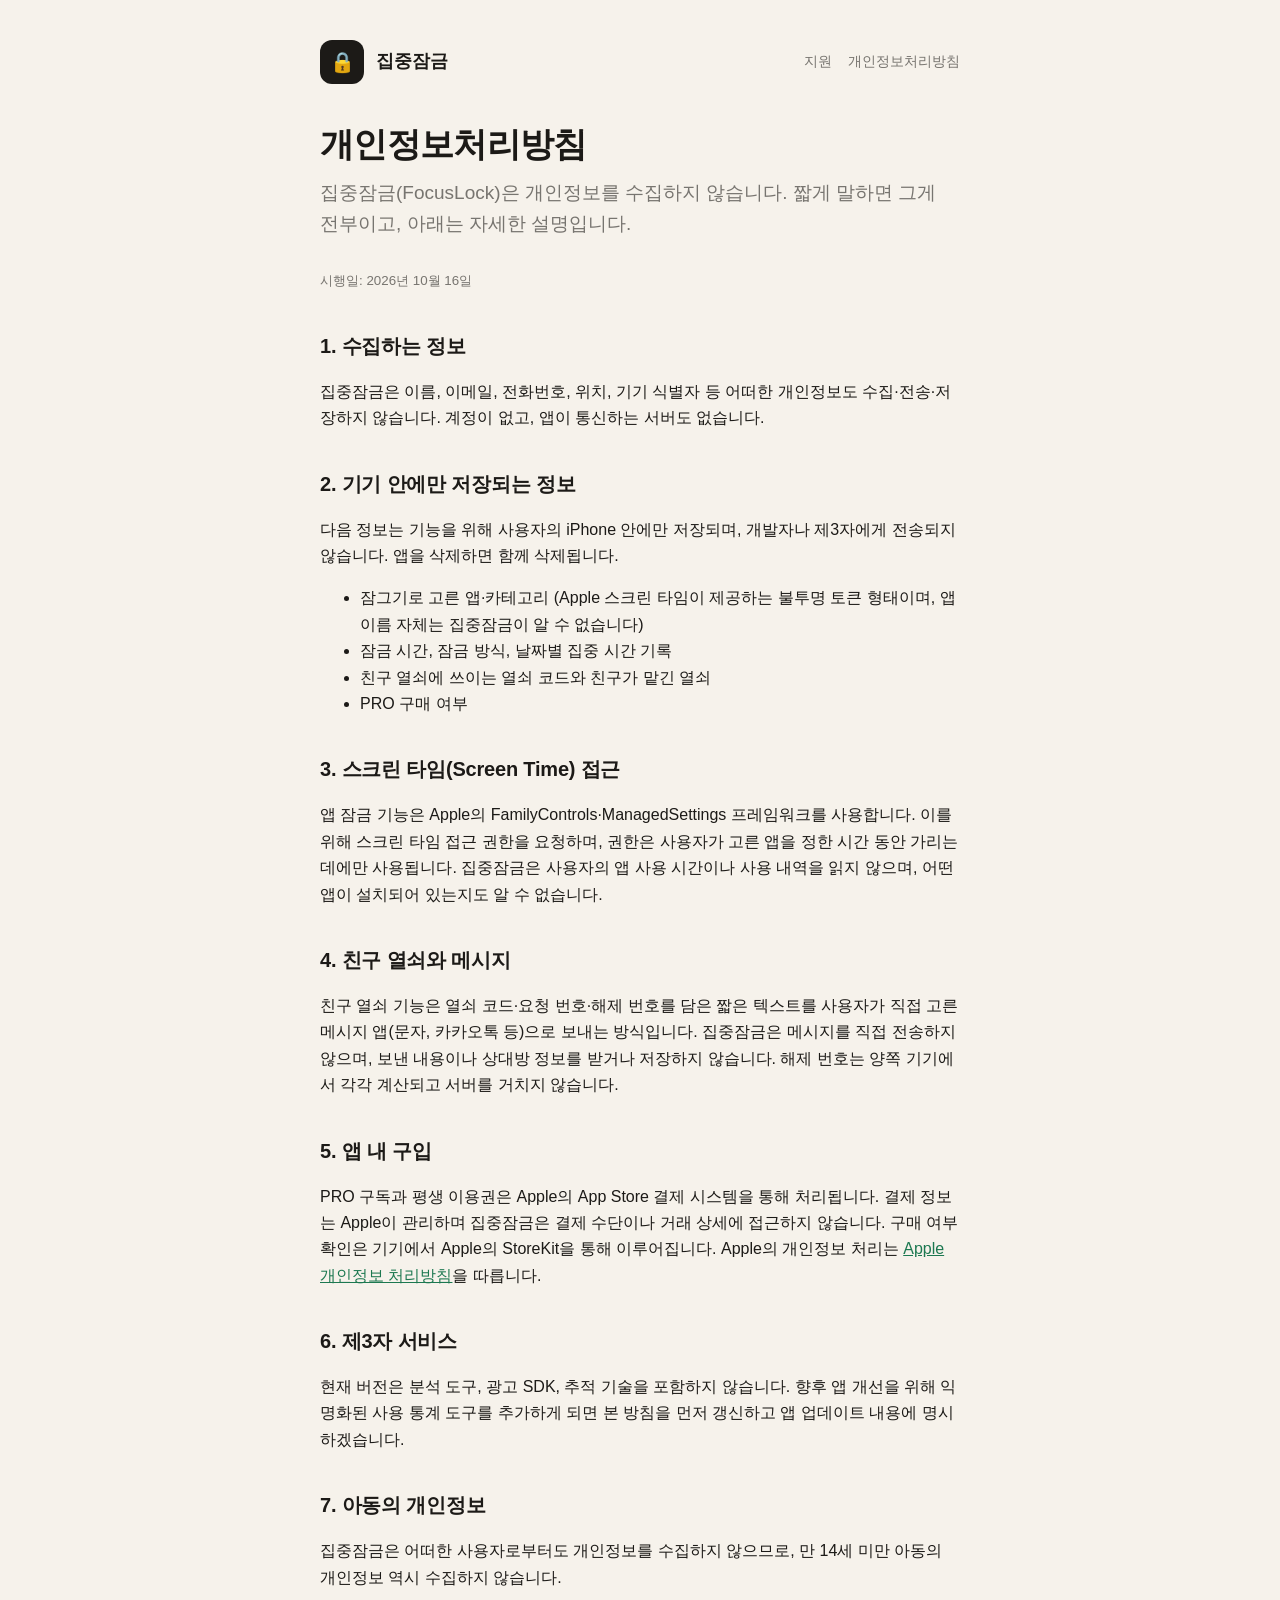
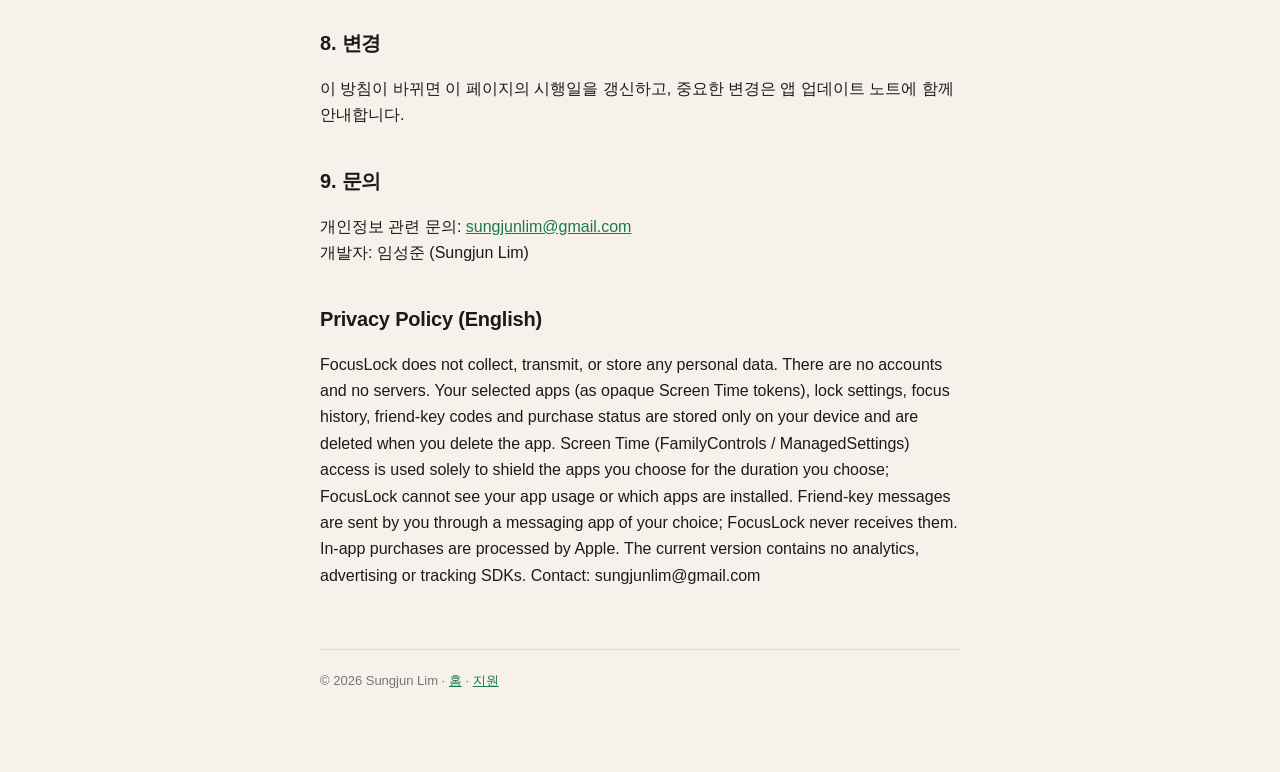
==== privacy.html @ cbc85522 "Add files via upload" ====
<!doctype html><html lang="ko"><head><meta charset="utf-8"><meta name="viewport" content="width=device-width,initial-scale=1">
<title>집중잠금 개인정보처리방침</title><link rel="stylesheet" href="style.css"></head><body><div class="wrap">
<header><div class="mark">🔒</div><a href="./">집중잠금</a><nav><a href="support.html">지원</a><a href="privacy.html">개인정보처리방침</a></nav></header>
<h1>개인정보처리방침</h1>
<p class="lead">집중잠금(FocusLock)은 개인정보를 수집하지 않습니다. 짧게 말하면 그게 전부이고, 아래는 자세한 설명입니다.</p>
<small>시행일: 2026년 10월 16일</small>

<h2>1. 수집하는 정보</h2>
<p>집중잠금은 이름, 이메일, 전화번호, 위치, 기기 식별자 등 어떠한 개인정보도 수집·전송·저장하지 않습니다. 계정이 없고, 앱이 통신하는 서버도 없습니다.</p>

<h2>2. 기기 안에만 저장되는 정보</h2>
<p>다음 정보는 기능을 위해 사용자의 iPhone 안에만 저장되며, 개발자나 제3자에게 전송되지 않습니다. 앱을 삭제하면 함께 삭제됩니다.</p>
<ul>
<li>잠그기로 고른 앱·카테고리 (Apple 스크린 타임이 제공하는 불투명 토큰 형태이며, 앱 이름 자체는 집중잠금이 알 수 없습니다)</li>
<li>잠금 시간, 잠금 방식, 날짜별 집중 시간 기록</li>
<li>친구 열쇠에 쓰이는 열쇠 코드와 친구가 맡긴 열쇠</li>
<li>PRO 구매 여부</li>
</ul>

<h2>3. 스크린 타임(Screen Time) 접근</h2>
<p>앱 잠금 기능은 Apple의 FamilyControls·ManagedSettings 프레임워크를 사용합니다. 이를 위해 스크린 타임 접근 권한을 요청하며, 권한은 사용자가 고른 앱을 정한 시간 동안 가리는 데에만 사용됩니다. 집중잠금은 사용자의 앱 사용 시간이나 사용 내역을 읽지 않으며, 어떤 앱이 설치되어 있는지도 알 수 없습니다.</p>

<h2>4. 친구 열쇠와 메시지</h2>
<p>친구 열쇠 기능은 열쇠 코드·요청 번호·해제 번호를 담은 짧은 텍스트를 사용자가 직접 고른 메시지 앱(문자, 카카오톡 등)으로 보내는 방식입니다. 집중잠금은 메시지를 직접 전송하지 않으며, 보낸 내용이나 상대방 정보를 받거나 저장하지 않습니다. 해제 번호는 양쪽 기기에서 각각 계산되고 서버를 거치지 않습니다.</p>

<h2>5. 앱 내 구입</h2>
<p>PRO 구독과 평생 이용권은 Apple의 App Store 결제 시스템을 통해 처리됩니다. 결제 정보는 Apple이 관리하며 집중잠금은 결제 수단이나 거래 상세에 접근하지 않습니다. 구매 여부 확인은 기기에서 Apple의 StoreKit을 통해 이루어집니다. Apple의 개인정보 처리는 <a href="https://www.apple.com/legal/privacy/">Apple 개인정보 처리방침</a>을 따릅니다.</p>

<h2>6. 제3자 서비스</h2>
<p>현재 버전은 분석 도구, 광고 SDK, 추적 기술을 포함하지 않습니다. 향후 앱 개선을 위해 익명화된 사용 통계 도구를 추가하게 되면 본 방침을 먼저 갱신하고 앱 업데이트 내용에 명시하겠습니다.</p>

<h2>7. 아동의 개인정보</h2>
<p>집중잠금은 어떠한 사용자로부터도 개인정보를 수집하지 않으므로, 만 14세 미만 아동의 개인정보 역시 수집하지 않습니다.</p>

<h2>8. 변경</h2>
<p>이 방침이 바뀌면 이 페이지의 시행일을 갱신하고, 중요한 변경은 앱 업데이트 노트에 함께 안내합니다.</p>

<h2>9. 문의</h2>
<p>개인정보 관련 문의: <a href="mailto:sungjunlim@gmail.com">sungjunlim@gmail.com</a><br>개발자: 임성준 (Sungjun Lim)</p>

<h2 id="en">Privacy Policy (English)</h2>
<p>FocusLock does not collect, transmit, or store any personal data. There are no accounts and no servers. Your selected apps (as opaque Screen Time tokens), lock settings, focus history, friend-key codes and purchase status are stored only on your device and are deleted when you delete the app. Screen Time (FamilyControls / ManagedSettings) access is used solely to shield the apps you choose for the duration you choose; FocusLock cannot see your app usage or which apps are installed. Friend-key messages are sent by you through a messaging app of your choice; FocusLock never receives them. In-app purchases are processed by Apple. The current version contains no analytics, advertising or tracking SDKs. Contact: sungjunlim@gmail.com</p>

<footer>© 2026 Sungjun Lim · <a href="./">홈</a> · <a href="support.html">지원</a></footer>
</div></body></html>
---- style.css ----
:root{--bg:#f6f2eb;--ink:#1c1a17;--sub:rgba(28,26,23,.58);--line:#e1dbcf;--green:#1c7850;--card:#fff}
*{box-sizing:border-box}body{margin:0;background:var(--bg);color:var(--ink);font-family:-apple-system,BlinkMacSystemFont,"Apple SD Gothic Neo","Pretendard","Noto Sans KR",sans-serif;line-height:1.65;-webkit-font-smoothing:antialiased}
.wrap{max-width:680px;margin:0 auto;padding:40px 20px 80px}
header{display:flex;align-items:center;gap:12px;margin-bottom:40px}
header .mark{width:44px;height:44px;border-radius:12px;background:var(--ink);display:grid;place-items:center;color:#fff;font-weight:800;font-size:20px}
header a{color:var(--ink);text-decoration:none;font-weight:800;font-size:18px}
nav{margin-left:auto;display:flex;gap:16px}nav a{font-weight:500;font-size:14px;color:var(--sub)}
h1{font-size:34px;line-height:1.2;letter-spacing:-.02em;margin:0 0 12px}
h2{font-size:20px;margin:36px 0 10px;letter-spacing:-.01em}
p,li{font-size:16px}p.lead{font-size:19px;color:var(--sub);margin:0 0 28px}
.card{background:var(--card);border:1px solid var(--line);border-radius:18px;padding:20px 22px;margin:14px 0}
.steps{counter-reset:s;list-style:none;padding:0;margin:0}.steps li{position:relative;padding-left:40px;margin:14px 0}
.steps li::before{counter-increment:s;content:counter(s);position:absolute;left:0;top:2px;width:26px;height:26px;border-radius:50%;background:var(--ink);color:#fff;font-size:13px;font-weight:800;display:grid;place-items:center}
.btn{display:inline-block;background:var(--ink);color:#fff;text-decoration:none;font-weight:700;padding:14px 22px;border-radius:14px;margin-top:8px}
.tag{display:inline-block;background:var(--green);color:#fff;font-size:12px;font-weight:800;padding:3px 9px;border-radius:999px;margin-bottom:12px}
small,.muted{color:var(--sub)}footer{margin-top:60px;font-size:13px;color:var(--sub);border-top:1px solid var(--line);padding-top:20px}
a{color:var(--green)}
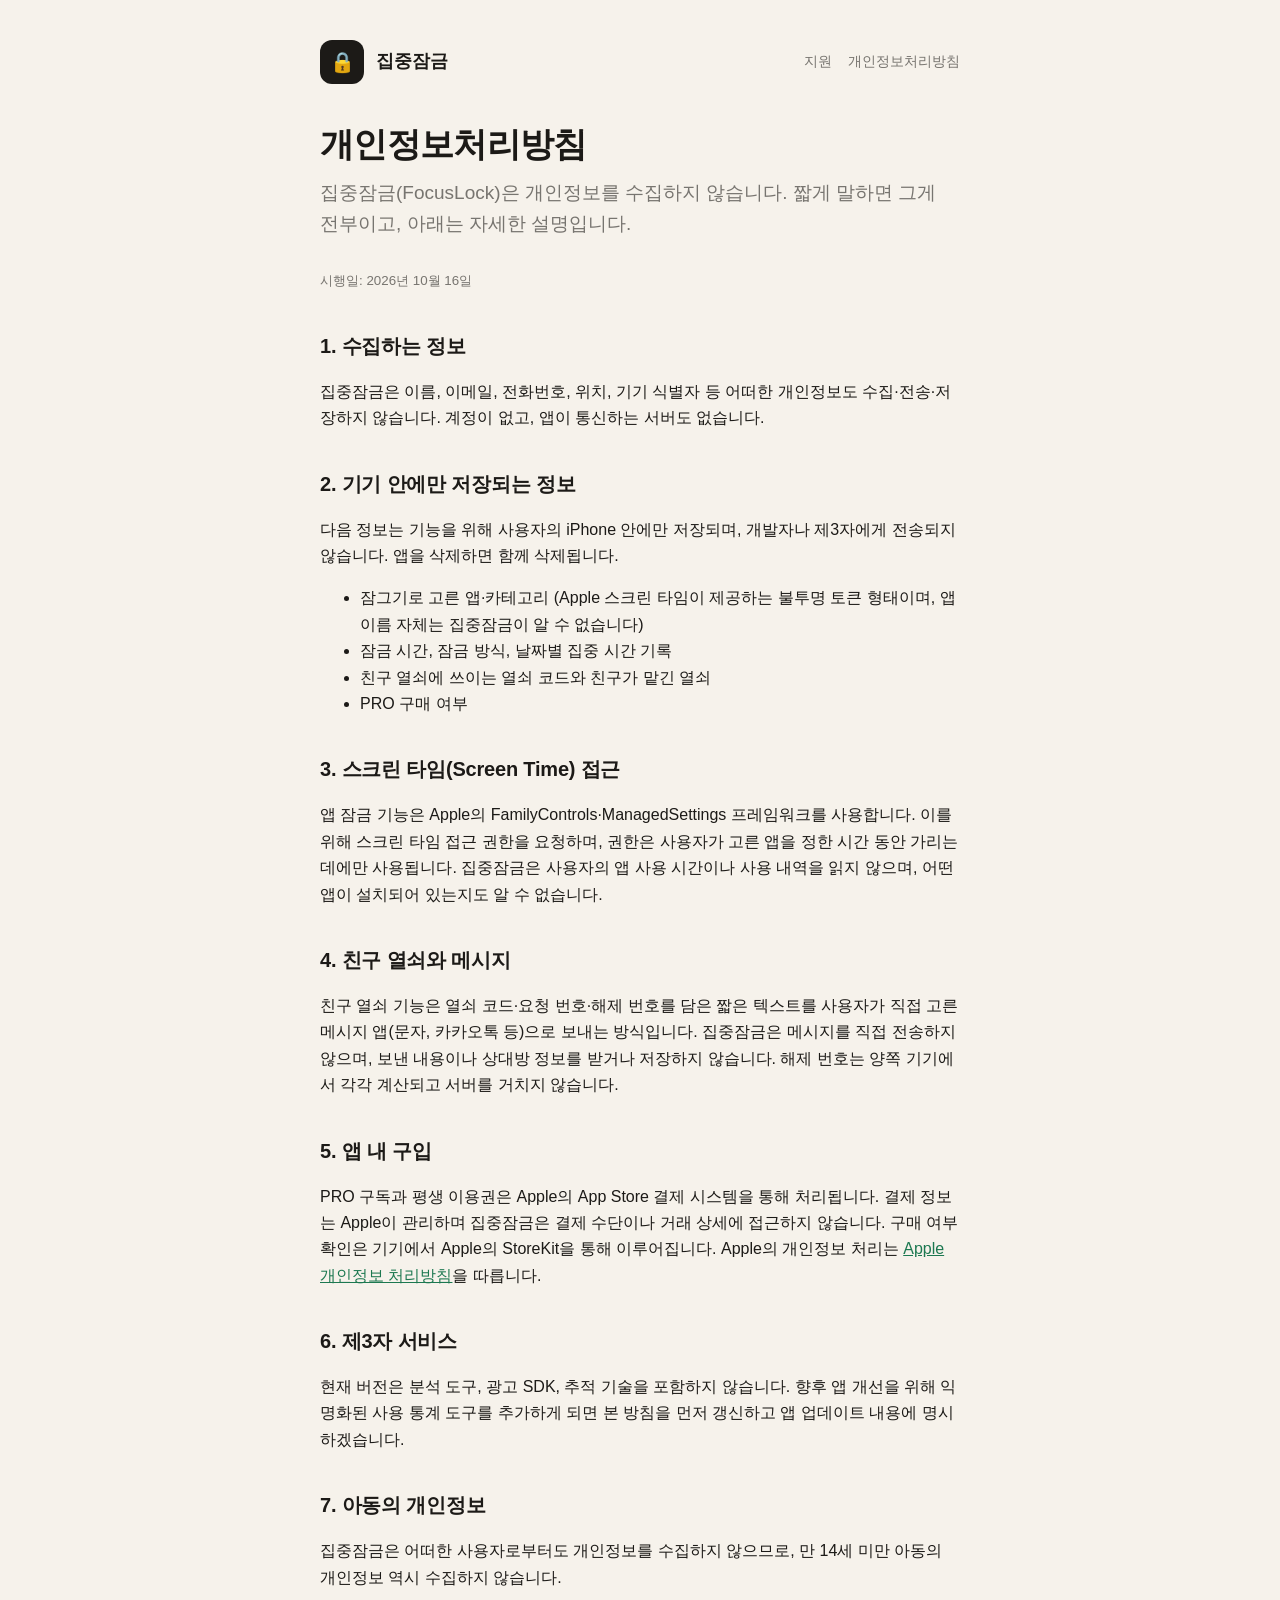
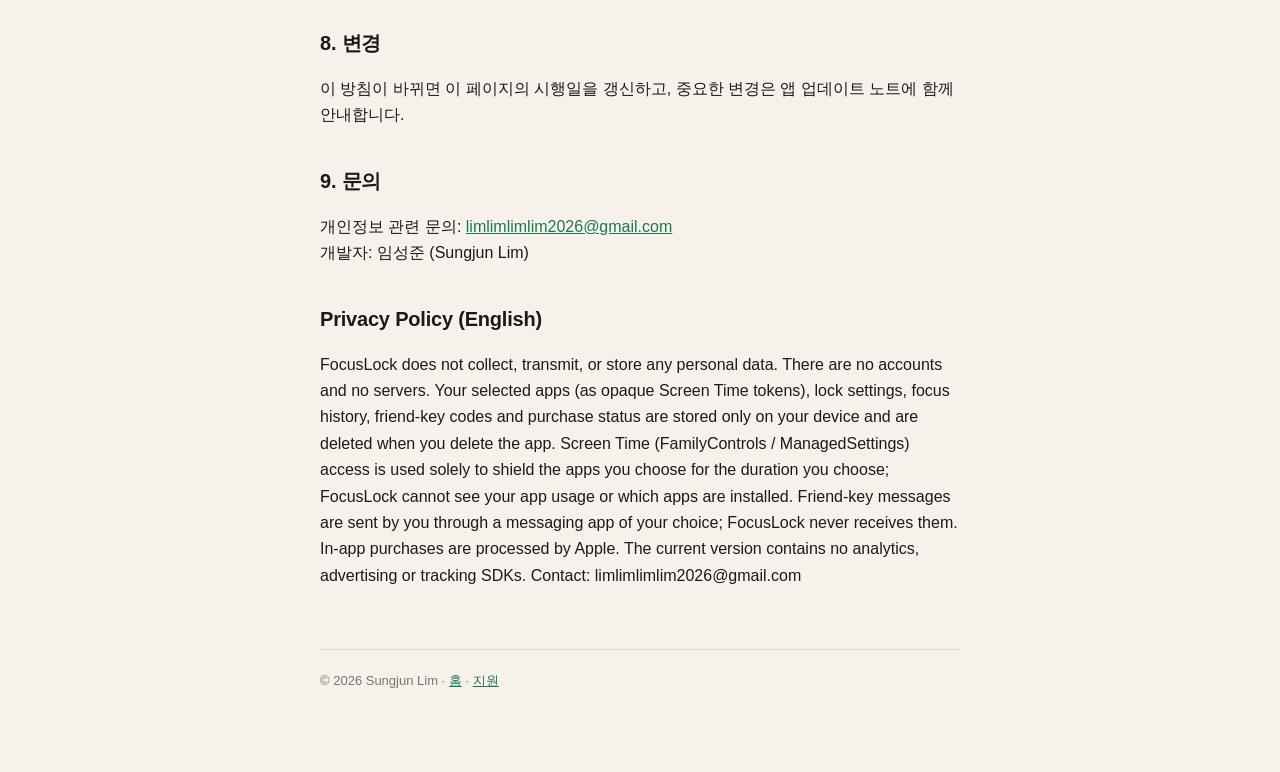
==== commit 14589e70: "Add files via upload" ====
--- a/privacy.html
+++ b/privacy.html
@@ -36,10 +36,10 @@
 <p>이 방침이 바뀌면 이 페이지의 시행일을 갱신하고, 중요한 변경은 앱 업데이트 노트에 함께 안내합니다.</p>
 
 <h2>9. 문의</h2>
-<p>개인정보 관련 문의: <a href="mailto:sungjunlim@gmail.com">sungjunlim@gmail.com</a><br>개발자: 임성준 (Sungjun Lim)</p>
+<p>개인정보 관련 문의: <a href="mailto:limlimlimlim2026@gmail.com">limlimlimlim2026@gmail.com</a><br>개발자: 임성준 (Sungjun Lim)</p>
 
 <h2 id="en">Privacy Policy (English)</h2>
-<p>FocusLock does not collect, transmit, or store any personal data. There are no accounts and no servers. Your selected apps (as opaque Screen Time tokens), lock settings, focus history, friend-key codes and purchase status are stored only on your device and are deleted when you delete the app. Screen Time (FamilyControls / ManagedSettings) access is used solely to shield the apps you choose for the duration you choose; FocusLock cannot see your app usage or which apps are installed. Friend-key messages are sent by you through a messaging app of your choice; FocusLock never receives them. In-app purchases are processed by Apple. The current version contains no analytics, advertising or tracking SDKs. Contact: sungjunlim@gmail.com</p>
+<p>FocusLock does not collect, transmit, or store any personal data. There are no accounts and no servers. Your selected apps (as opaque Screen Time tokens), lock settings, focus history, friend-key codes and purchase status are stored only on your device and are deleted when you delete the app. Screen Time (FamilyControls / ManagedSettings) access is used solely to shield the apps you choose for the duration you choose; FocusLock cannot see your app usage or which apps are installed. Friend-key messages are sent by you through a messaging app of your choice; FocusLock never receives them. In-app purchases are processed by Apple. The current version contains no analytics, advertising or tracking SDKs. Contact: limlimlimlim2026@gmail.com</p>
 
 <footer>© 2026 Sungjun Lim · <a href="./">홈</a> · <a href="support.html">지원</a></footer>
 </div></body></html>
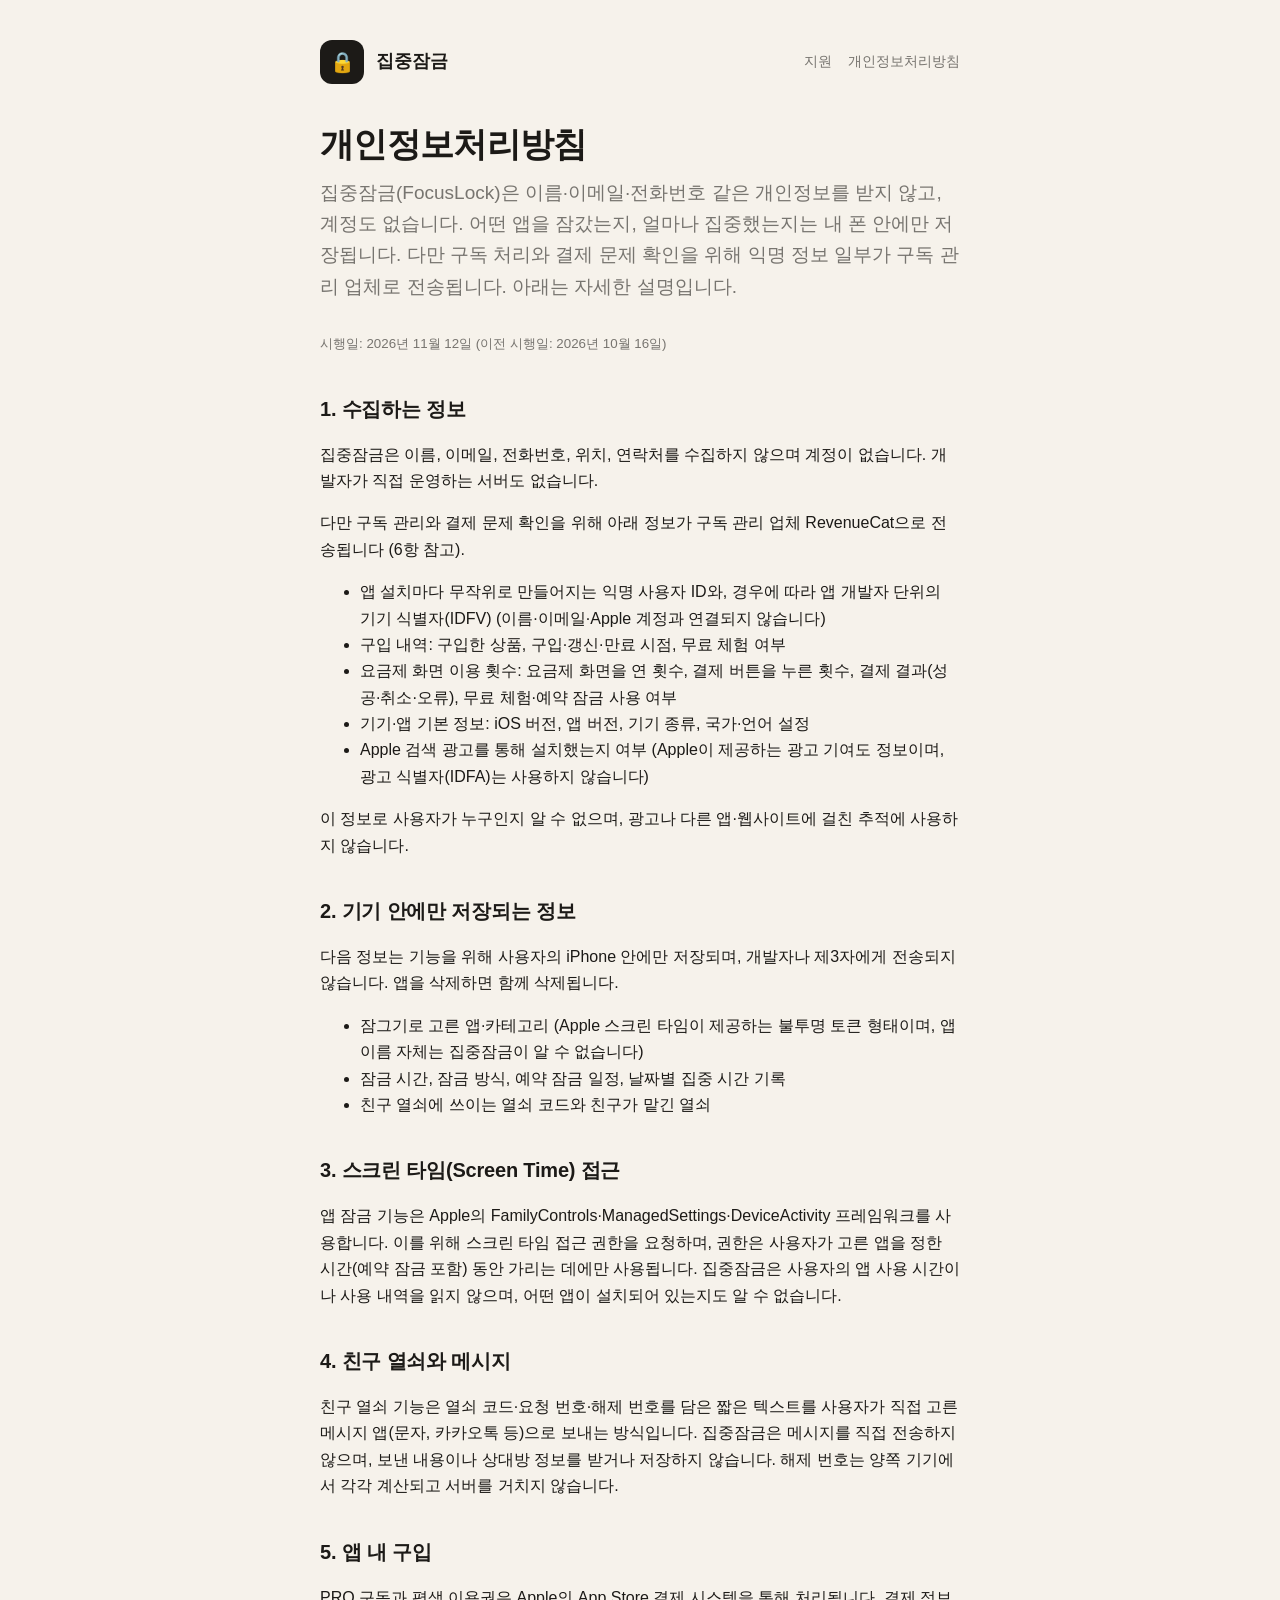
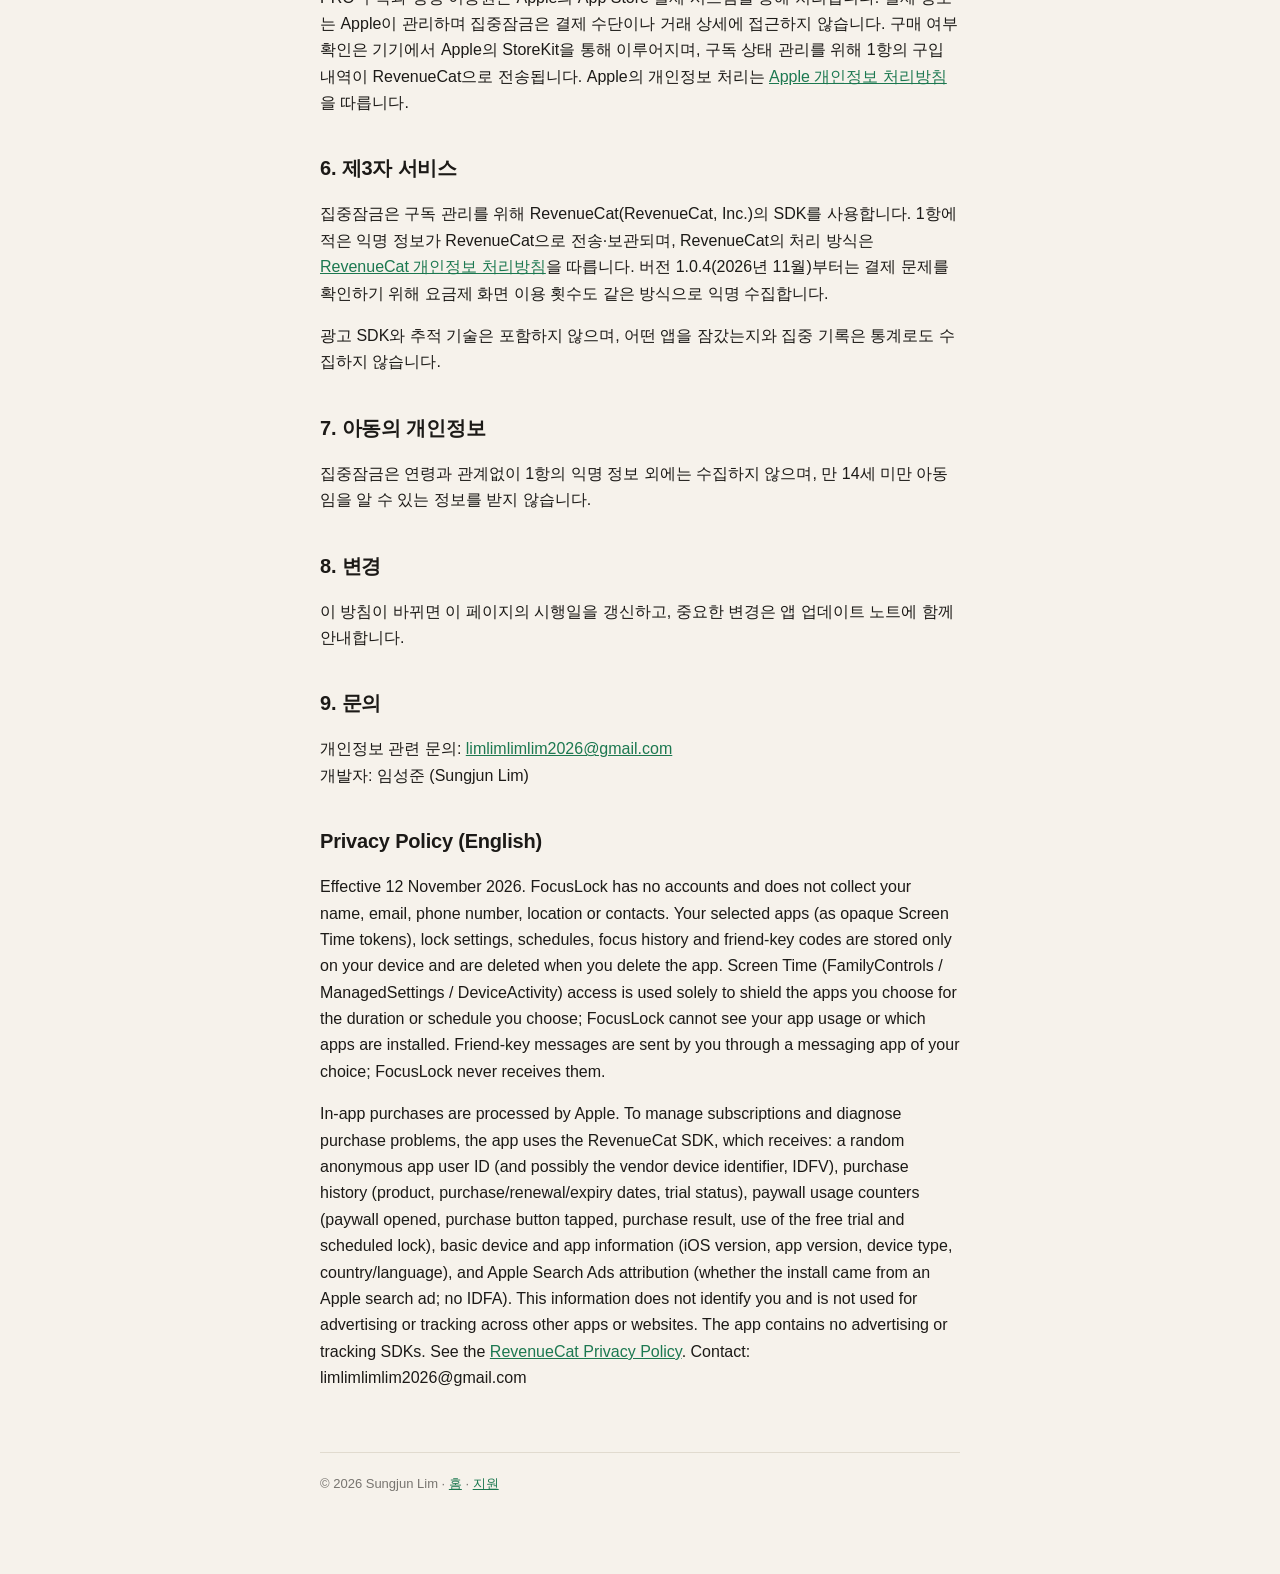
==== commit 87820fac: "Update privacy policy: disclose RevenueCat and anonymous paywall counters" ====
--- a/privacy.html
+++ b/privacy.html
@@ -2,35 +2,44 @@
 <title>집중잠금 개인정보처리방침</title><link rel="stylesheet" href="style.css"></head><body><div class="wrap">
 <header><div class="mark">🔒</div><a href="./">집중잠금</a><nav><a href="support.html">지원</a><a href="privacy.html">개인정보처리방침</a></nav></header>
 <h1>개인정보처리방침</h1>
-<p class="lead">집중잠금(FocusLock)은 개인정보를 수집하지 않습니다. 짧게 말하면 그게 전부이고, 아래는 자세한 설명입니다.</p>
-<small>시행일: 2026년 10월 16일</small>
+<p class="lead">집중잠금(FocusLock)은 이름·이메일·전화번호 같은 개인정보를 받지 않고, 계정도 없습니다. 어떤 앱을 잠갔는지, 얼마나 집중했는지는 내 폰 안에만 저장됩니다. 다만 구독 처리와 결제 문제 확인을 위해 익명 정보 일부가 구독 관리 업체로 전송됩니다. 아래는 자세한 설명입니다.</p>
+<small>시행일: 2026년 11월 12일 (이전 시행일: 2026년 10월 16일)</small>
 
 <h2>1. 수집하는 정보</h2>
-<p>집중잠금은 이름, 이메일, 전화번호, 위치, 기기 식별자 등 어떠한 개인정보도 수집·전송·저장하지 않습니다. 계정이 없고, 앱이 통신하는 서버도 없습니다.</p>
+<p>집중잠금은 이름, 이메일, 전화번호, 위치, 연락처를 수집하지 않으며 계정이 없습니다. 개발자가 직접 운영하는 서버도 없습니다.</p>
+<p>다만 구독 관리와 결제 문제 확인을 위해 아래 정보가 구독 관리 업체 RevenueCat으로 전송됩니다 (6항 참고).</p>
+<ul>
+<li>앱 설치마다 무작위로 만들어지는 익명 사용자 ID와, 경우에 따라 앱 개발자 단위의 기기 식별자(IDFV) (이름·이메일·Apple 계정과 연결되지 않습니다)</li>
+<li>구입 내역: 구입한 상품, 구입·갱신·만료 시점, 무료 체험 여부</li>
+<li>요금제 화면 이용 횟수: 요금제 화면을 연 횟수, 결제 버튼을 누른 횟수, 결제 결과(성공·취소·오류), 무료 체험·예약 잠금 사용 여부</li>
+<li>기기·앱 기본 정보: iOS 버전, 앱 버전, 기기 종류, 국가·언어 설정</li>
+<li>Apple 검색 광고를 통해 설치했는지 여부 (Apple이 제공하는 광고 기여도 정보이며, 광고 식별자(IDFA)는 사용하지 않습니다)</li>
+</ul>
+<p>이 정보로 사용자가 누구인지 알 수 없으며, 광고나 다른 앱·웹사이트에 걸친 추적에 사용하지 않습니다.</p>
 
 <h2>2. 기기 안에만 저장되는 정보</h2>
 <p>다음 정보는 기능을 위해 사용자의 iPhone 안에만 저장되며, 개발자나 제3자에게 전송되지 않습니다. 앱을 삭제하면 함께 삭제됩니다.</p>
 <ul>
 <li>잠그기로 고른 앱·카테고리 (Apple 스크린 타임이 제공하는 불투명 토큰 형태이며, 앱 이름 자체는 집중잠금이 알 수 없습니다)</li>
-<li>잠금 시간, 잠금 방식, 날짜별 집중 시간 기록</li>
+<li>잠금 시간, 잠금 방식, 예약 잠금 일정, 날짜별 집중 시간 기록</li>
 <li>친구 열쇠에 쓰이는 열쇠 코드와 친구가 맡긴 열쇠</li>
-<li>PRO 구매 여부</li>
 </ul>
 
 <h2>3. 스크린 타임(Screen Time) 접근</h2>
-<p>앱 잠금 기능은 Apple의 FamilyControls·ManagedSettings 프레임워크를 사용합니다. 이를 위해 스크린 타임 접근 권한을 요청하며, 권한은 사용자가 고른 앱을 정한 시간 동안 가리는 데에만 사용됩니다. 집중잠금은 사용자의 앱 사용 시간이나 사용 내역을 읽지 않으며, 어떤 앱이 설치되어 있는지도 알 수 없습니다.</p>
+<p>앱 잠금 기능은 Apple의 FamilyControls·ManagedSettings·DeviceActivity 프레임워크를 사용합니다. 이를 위해 스크린 타임 접근 권한을 요청하며, 권한은 사용자가 고른 앱을 정한 시간(예약 잠금 포함) 동안 가리는 데에만 사용됩니다. 집중잠금은 사용자의 앱 사용 시간이나 사용 내역을 읽지 않으며, 어떤 앱이 설치되어 있는지도 알 수 없습니다.</p>
 
 <h2>4. 친구 열쇠와 메시지</h2>
 <p>친구 열쇠 기능은 열쇠 코드·요청 번호·해제 번호를 담은 짧은 텍스트를 사용자가 직접 고른 메시지 앱(문자, 카카오톡 등)으로 보내는 방식입니다. 집중잠금은 메시지를 직접 전송하지 않으며, 보낸 내용이나 상대방 정보를 받거나 저장하지 않습니다. 해제 번호는 양쪽 기기에서 각각 계산되고 서버를 거치지 않습니다.</p>
 
 <h2>5. 앱 내 구입</h2>
-<p>PRO 구독과 평생 이용권은 Apple의 App Store 결제 시스템을 통해 처리됩니다. 결제 정보는 Apple이 관리하며 집중잠금은 결제 수단이나 거래 상세에 접근하지 않습니다. 구매 여부 확인은 기기에서 Apple의 StoreKit을 통해 이루어집니다. Apple의 개인정보 처리는 <a href="https://www.apple.com/legal/privacy/">Apple 개인정보 처리방침</a>을 따릅니다.</p>
+<p>PRO 구독과 평생 이용권은 Apple의 App Store 결제 시스템을 통해 처리됩니다. 결제 정보는 Apple이 관리하며 집중잠금은 결제 수단이나 거래 상세에 접근하지 않습니다. 구매 여부 확인은 기기에서 Apple의 StoreKit을 통해 이루어지며, 구독 상태 관리를 위해 1항의 구입 내역이 RevenueCat으로 전송됩니다. Apple의 개인정보 처리는 <a href="https://www.apple.com/legal/privacy/">Apple 개인정보 처리방침</a>을 따릅니다.</p>
 
 <h2>6. 제3자 서비스</h2>
-<p>현재 버전은 분석 도구, 광고 SDK, 추적 기술을 포함하지 않습니다. 향후 앱 개선을 위해 익명화된 사용 통계 도구를 추가하게 되면 본 방침을 먼저 갱신하고 앱 업데이트 내용에 명시하겠습니다.</p>
+<p>집중잠금은 구독 관리를 위해 RevenueCat(RevenueCat, Inc.)의 SDK를 사용합니다. 1항에 적은 익명 정보가 RevenueCat으로 전송·보관되며, RevenueCat의 처리 방식은 <a href="https://www.revenuecat.com/privacy">RevenueCat 개인정보 처리방침</a>을 따릅니다. 버전 1.0.4(2026년 11월)부터는 결제 문제를 확인하기 위해 요금제 화면 이용 횟수도 같은 방식으로 익명 수집합니다.</p>
+<p>광고 SDK와 추적 기술은 포함하지 않으며, 어떤 앱을 잠갔는지와 집중 기록은 통계로도 수집하지 않습니다.</p>
 
 <h2>7. 아동의 개인정보</h2>
-<p>집중잠금은 어떠한 사용자로부터도 개인정보를 수집하지 않으므로, 만 14세 미만 아동의 개인정보 역시 수집하지 않습니다.</p>
+<p>집중잠금은 연령과 관계없이 1항의 익명 정보 외에는 수집하지 않으며, 만 14세 미만 아동임을 알 수 있는 정보를 받지 않습니다.</p>
 
 <h2>8. 변경</h2>
 <p>이 방침이 바뀌면 이 페이지의 시행일을 갱신하고, 중요한 변경은 앱 업데이트 노트에 함께 안내합니다.</p>
@@ -39,7 +48,8 @@
 <p>개인정보 관련 문의: <a href="mailto:limlimlimlim2026@gmail.com">limlimlimlim2026@gmail.com</a><br>개발자: 임성준 (Sungjun Lim)</p>
 
 <h2 id="en">Privacy Policy (English)</h2>
-<p>FocusLock does not collect, transmit, or store any personal data. There are no accounts and no servers. Your selected apps (as opaque Screen Time tokens), lock settings, focus history, friend-key codes and purchase status are stored only on your device and are deleted when you delete the app. Screen Time (FamilyControls / ManagedSettings) access is used solely to shield the apps you choose for the duration you choose; FocusLock cannot see your app usage or which apps are installed. Friend-key messages are sent by you through a messaging app of your choice; FocusLock never receives them. In-app purchases are processed by Apple. The current version contains no analytics, advertising or tracking SDKs. Contact: limlimlimlim2026@gmail.com</p>
+<p>Effective 12 November 2026. FocusLock has no accounts and does not collect your name, email, phone number, location or contacts. Your selected apps (as opaque Screen Time tokens), lock settings, schedules, focus history and friend-key codes are stored only on your device and are deleted when you delete the app. Screen Time (FamilyControls / ManagedSettings / DeviceActivity) access is used solely to shield the apps you choose for the duration or schedule you choose; FocusLock cannot see your app usage or which apps are installed. Friend-key messages are sent by you through a messaging app of your choice; FocusLock never receives them.</p>
+<p>In-app purchases are processed by Apple. To manage subscriptions and diagnose purchase problems, the app uses the RevenueCat SDK, which receives: a random anonymous app user ID (and possibly the vendor device identifier, IDFV), purchase history (product, purchase/renewal/expiry dates, trial status), paywall usage counters (paywall opened, purchase button tapped, purchase result, use of the free trial and scheduled lock), basic device and app information (iOS version, app version, device type, country/language), and Apple Search Ads attribution (whether the install came from an Apple search ad; no IDFA). This information does not identify you and is not used for advertising or tracking across other apps or websites. The app contains no advertising or tracking SDKs. See the <a href="https://www.revenuecat.com/privacy">RevenueCat Privacy Policy</a>. Contact: limlimlimlim2026@gmail.com</p>
 
 <footer>© 2026 Sungjun Lim · <a href="./">홈</a> · <a href="support.html">지원</a></footer>
 </div></body></html>
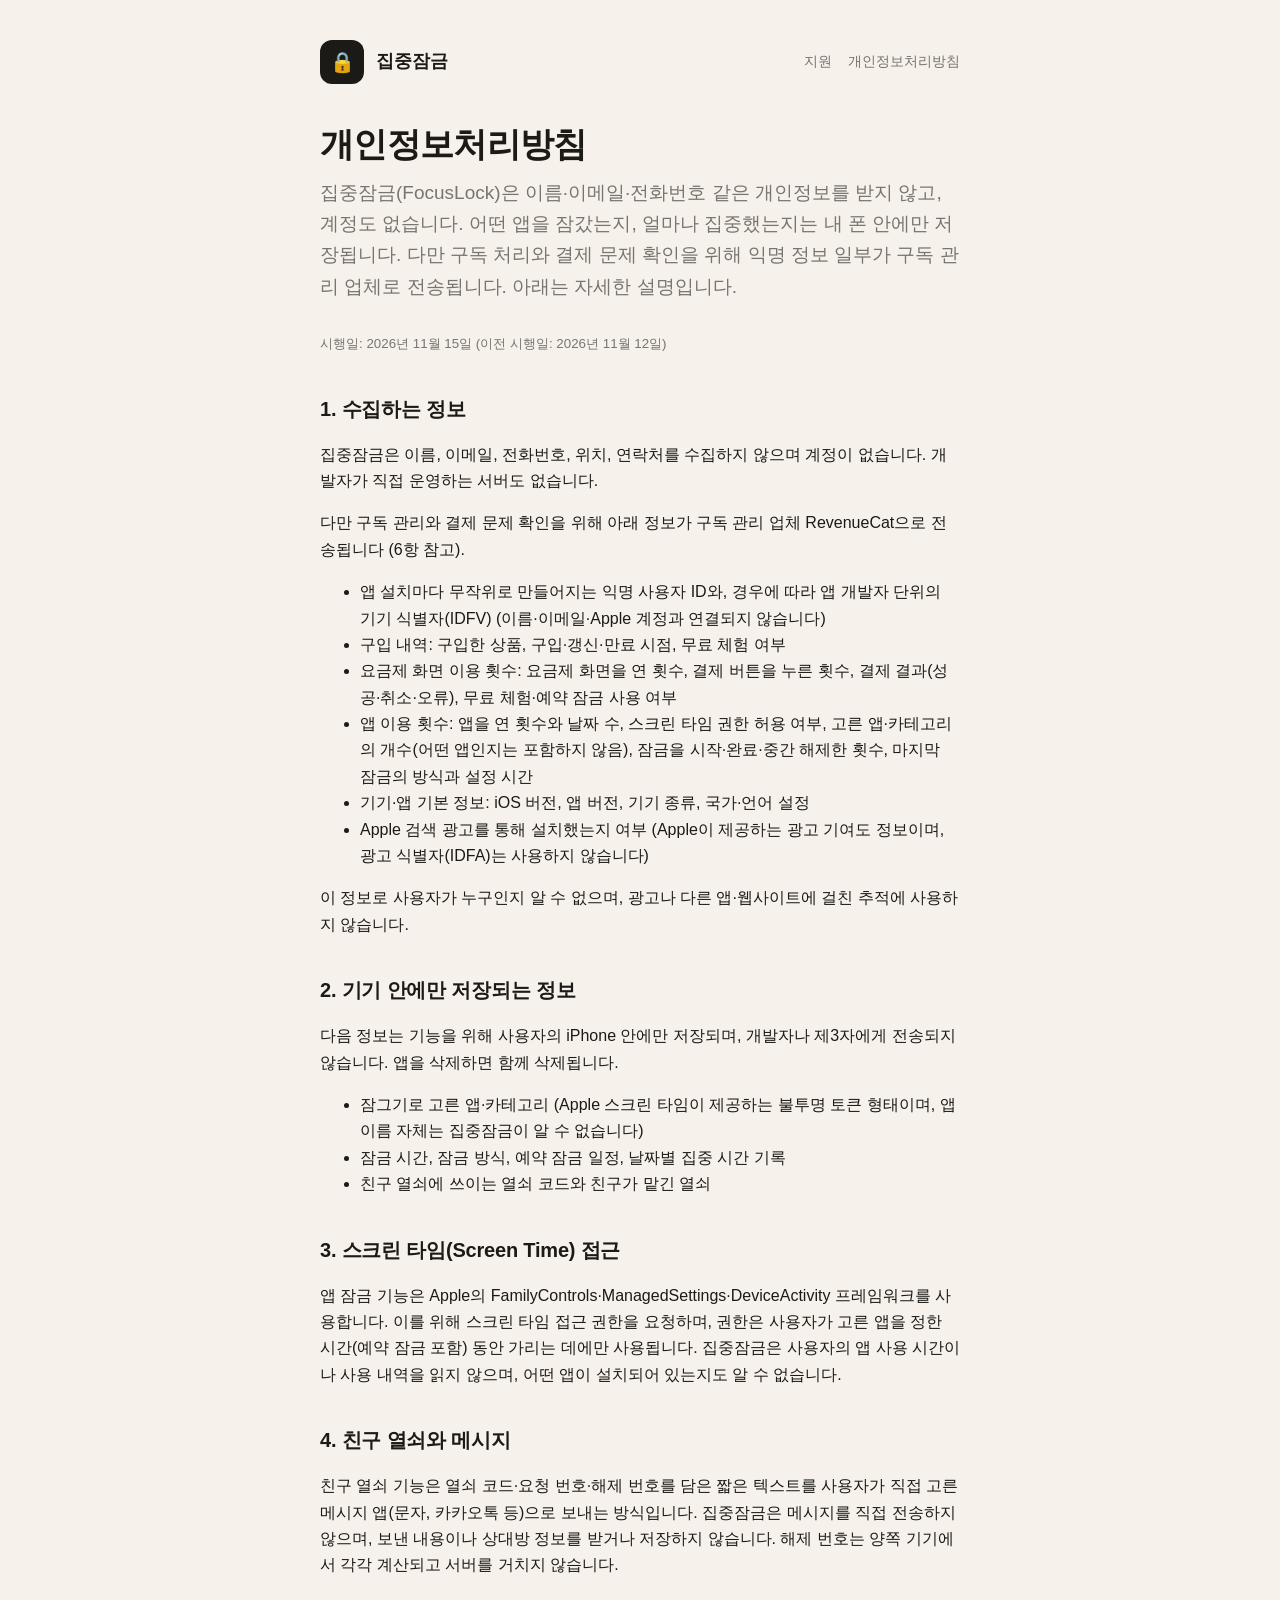
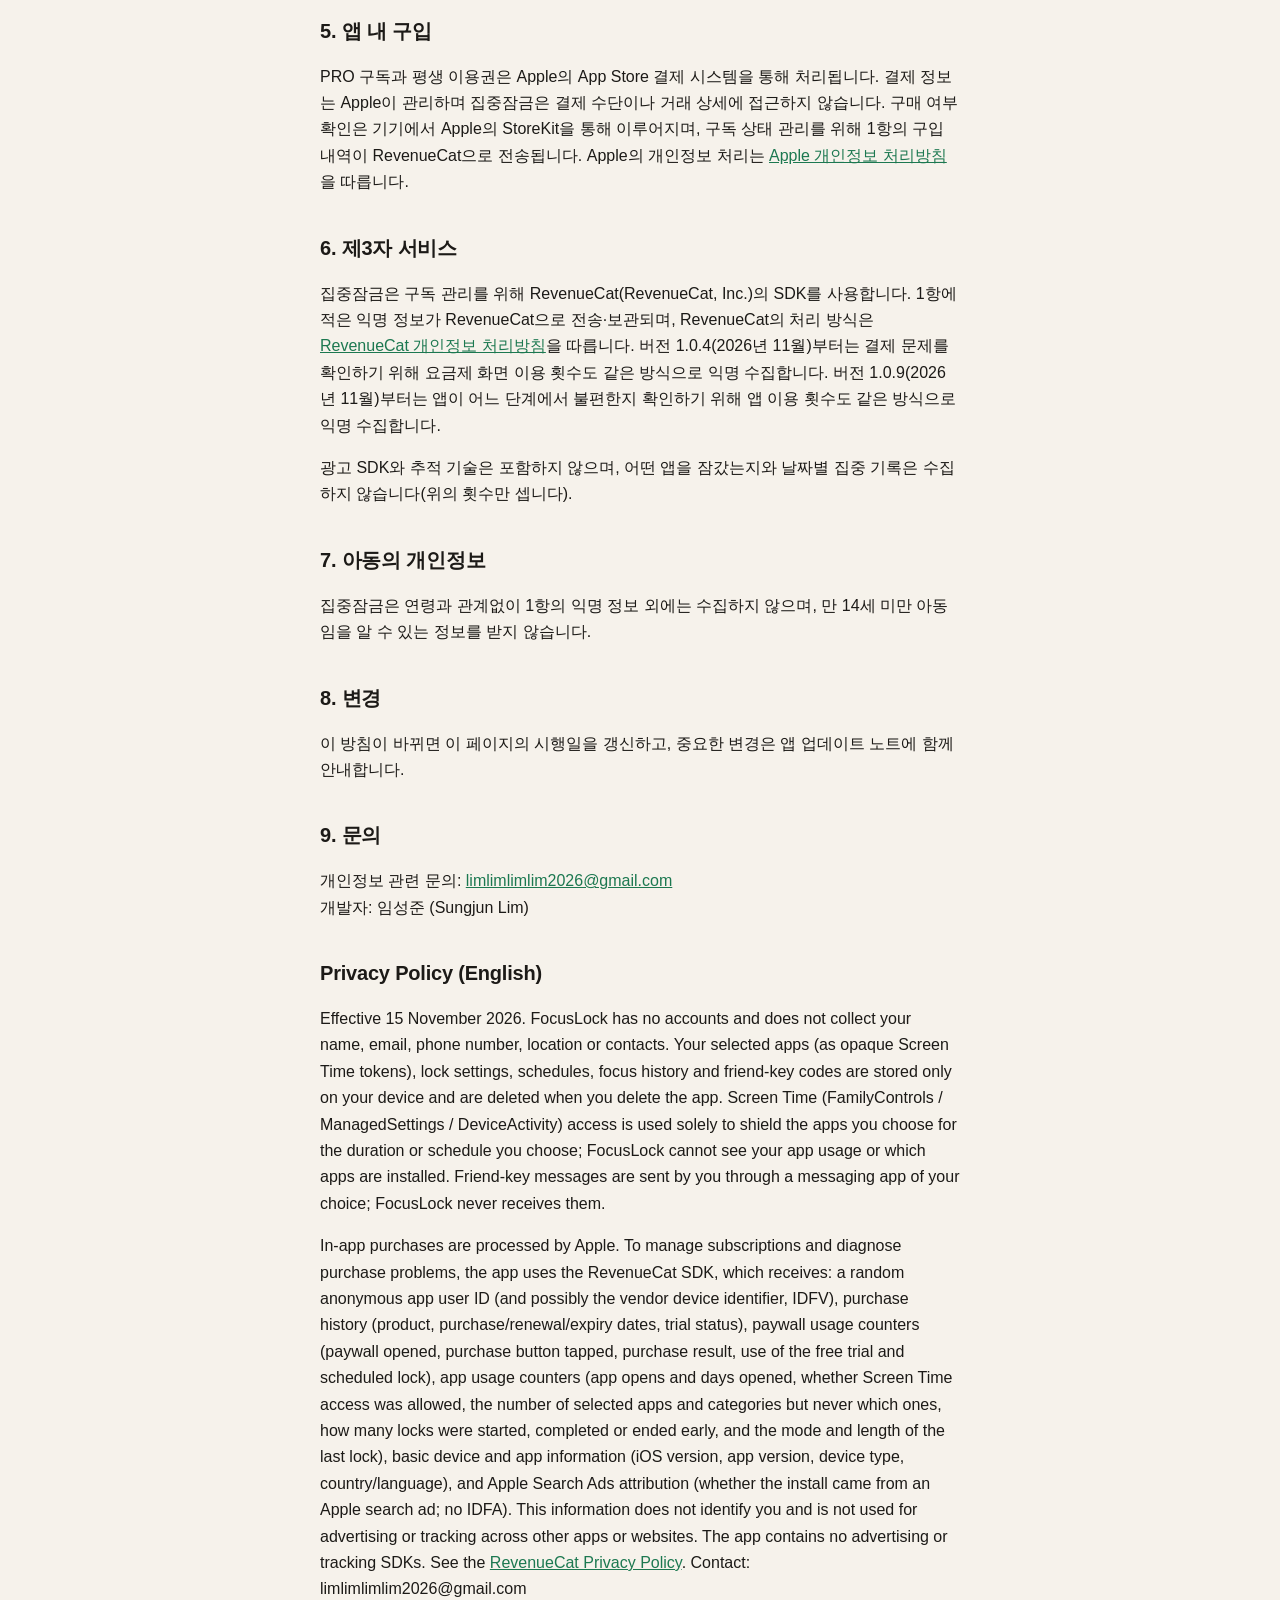
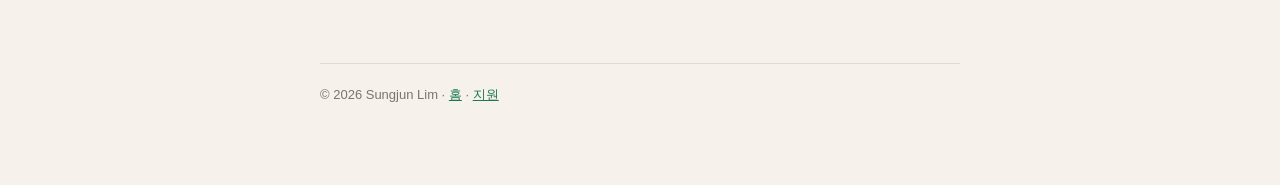
==== commit 11f54846: "Privacy policy: disclose anonymous app usage counters (1.0.9) Co-Authored-By: Claude Fable 5.2 <nore" ====
--- a/privacy.html
+++ b/privacy.html
@@ -3,7 +3,7 @@
 <header><div class="mark">🔒</div><a href="./">집중잠금</a><nav><a href="support.html">지원</a><a href="privacy.html">개인정보처리방침</a></nav></header>
 <h1>개인정보처리방침</h1>
 <p class="lead">집중잠금(FocusLock)은 이름·이메일·전화번호 같은 개인정보를 받지 않고, 계정도 없습니다. 어떤 앱을 잠갔는지, 얼마나 집중했는지는 내 폰 안에만 저장됩니다. 다만 구독 처리와 결제 문제 확인을 위해 익명 정보 일부가 구독 관리 업체로 전송됩니다. 아래는 자세한 설명입니다.</p>
-<small>시행일: 2026년 11월 12일 (이전 시행일: 2026년 10월 16일)</small>
+<small>시행일: 2026년 11월 15일 (이전 시행일: 2026년 11월 12일)</small>
 
 <h2>1. 수집하는 정보</h2>
 <p>집중잠금은 이름, 이메일, 전화번호, 위치, 연락처를 수집하지 않으며 계정이 없습니다. 개발자가 직접 운영하는 서버도 없습니다.</p>
@@ -12,6 +12,7 @@
 <li>앱 설치마다 무작위로 만들어지는 익명 사용자 ID와, 경우에 따라 앱 개발자 단위의 기기 식별자(IDFV) (이름·이메일·Apple 계정과 연결되지 않습니다)</li>
 <li>구입 내역: 구입한 상품, 구입·갱신·만료 시점, 무료 체험 여부</li>
 <li>요금제 화면 이용 횟수: 요금제 화면을 연 횟수, 결제 버튼을 누른 횟수, 결제 결과(성공·취소·오류), 무료 체험·예약 잠금 사용 여부</li>
+<li>앱 이용 횟수: 앱을 연 횟수와 날짜 수, 스크린 타임 권한 허용 여부, 고른 앱·카테고리의 개수(어떤 앱인지는 포함하지 않음), 잠금을 시작·완료·중간 해제한 횟수, 마지막 잠금의 방식과 설정 시간</li>
 <li>기기·앱 기본 정보: iOS 버전, 앱 버전, 기기 종류, 국가·언어 설정</li>
 <li>Apple 검색 광고를 통해 설치했는지 여부 (Apple이 제공하는 광고 기여도 정보이며, 광고 식별자(IDFA)는 사용하지 않습니다)</li>
 </ul>
@@ -35,8 +36,8 @@
 <p>PRO 구독과 평생 이용권은 Apple의 App Store 결제 시스템을 통해 처리됩니다. 결제 정보는 Apple이 관리하며 집중잠금은 결제 수단이나 거래 상세에 접근하지 않습니다. 구매 여부 확인은 기기에서 Apple의 StoreKit을 통해 이루어지며, 구독 상태 관리를 위해 1항의 구입 내역이 RevenueCat으로 전송됩니다. Apple의 개인정보 처리는 <a href="https://www.apple.com/legal/privacy/">Apple 개인정보 처리방침</a>을 따릅니다.</p>
 
 <h2>6. 제3자 서비스</h2>
-<p>집중잠금은 구독 관리를 위해 RevenueCat(RevenueCat, Inc.)의 SDK를 사용합니다. 1항에 적은 익명 정보가 RevenueCat으로 전송·보관되며, RevenueCat의 처리 방식은 <a href="https://www.revenuecat.com/privacy">RevenueCat 개인정보 처리방침</a>을 따릅니다. 버전 1.0.4(2026년 11월)부터는 결제 문제를 확인하기 위해 요금제 화면 이용 횟수도 같은 방식으로 익명 수집합니다.</p>
-<p>광고 SDK와 추적 기술은 포함하지 않으며, 어떤 앱을 잠갔는지와 집중 기록은 통계로도 수집하지 않습니다.</p>
+<p>집중잠금은 구독 관리를 위해 RevenueCat(RevenueCat, Inc.)의 SDK를 사용합니다. 1항에 적은 익명 정보가 RevenueCat으로 전송·보관되며, RevenueCat의 처리 방식은 <a href="https://www.revenuecat.com/privacy">RevenueCat 개인정보 처리방침</a>을 따릅니다. 버전 1.0.4(2026년 11월)부터는 결제 문제를 확인하기 위해 요금제 화면 이용 횟수도 같은 방식으로 익명 수집합니다. 버전 1.0.9(2026년 11월)부터는 앱이 어느 단계에서 불편한지 확인하기 위해 앱 이용 횟수도 같은 방식으로 익명 수집합니다.</p>
+<p>광고 SDK와 추적 기술은 포함하지 않으며, 어떤 앱을 잠갔는지와 날짜별 집중 기록은 수집하지 않습니다(위의 횟수만 셉니다).</p>
 
 <h2>7. 아동의 개인정보</h2>
 <p>집중잠금은 연령과 관계없이 1항의 익명 정보 외에는 수집하지 않으며, 만 14세 미만 아동임을 알 수 있는 정보를 받지 않습니다.</p>
@@ -48,8 +49,8 @@
 <p>개인정보 관련 문의: <a href="mailto:limlimlimlim2026@gmail.com">limlimlimlim2026@gmail.com</a><br>개발자: 임성준 (Sungjun Lim)</p>
 
 <h2 id="en">Privacy Policy (English)</h2>
-<p>Effective 12 November 2026. FocusLock has no accounts and does not collect your name, email, phone number, location or contacts. Your selected apps (as opaque Screen Time tokens), lock settings, schedules, focus history and friend-key codes are stored only on your device and are deleted when you delete the app. Screen Time (FamilyControls / ManagedSettings / DeviceActivity) access is used solely to shield the apps you choose for the duration or schedule you choose; FocusLock cannot see your app usage or which apps are installed. Friend-key messages are sent by you through a messaging app of your choice; FocusLock never receives them.</p>
-<p>In-app purchases are processed by Apple. To manage subscriptions and diagnose purchase problems, the app uses the RevenueCat SDK, which receives: a random anonymous app user ID (and possibly the vendor device identifier, IDFV), purchase history (product, purchase/renewal/expiry dates, trial status), paywall usage counters (paywall opened, purchase button tapped, purchase result, use of the free trial and scheduled lock), basic device and app information (iOS version, app version, device type, country/language), and Apple Search Ads attribution (whether the install came from an Apple search ad; no IDFA). This information does not identify you and is not used for advertising or tracking across other apps or websites. The app contains no advertising or tracking SDKs. See the <a href="https://www.revenuecat.com/privacy">RevenueCat Privacy Policy</a>. Contact: limlimlimlim2026@gmail.com</p>
+<p>Effective 15 November 2026. FocusLock has no accounts and does not collect your name, email, phone number, location or contacts. Your selected apps (as opaque Screen Time tokens), lock settings, schedules, focus history and friend-key codes are stored only on your device and are deleted when you delete the app. Screen Time (FamilyControls / ManagedSettings / DeviceActivity) access is used solely to shield the apps you choose for the duration or schedule you choose; FocusLock cannot see your app usage or which apps are installed. Friend-key messages are sent by you through a messaging app of your choice; FocusLock never receives them.</p>
+<p>In-app purchases are processed by Apple. To manage subscriptions and diagnose purchase problems, the app uses the RevenueCat SDK, which receives: a random anonymous app user ID (and possibly the vendor device identifier, IDFV), purchase history (product, purchase/renewal/expiry dates, trial status), paywall usage counters (paywall opened, purchase button tapped, purchase result, use of the free trial and scheduled lock), app usage counters (app opens and days opened, whether Screen Time access was allowed, the number of selected apps and categories but never which ones, how many locks were started, completed or ended early, and the mode and length of the last lock), basic device and app information (iOS version, app version, device type, country/language), and Apple Search Ads attribution (whether the install came from an Apple search ad; no IDFA). This information does not identify you and is not used for advertising or tracking across other apps or websites. The app contains no advertising or tracking SDKs. See the <a href="https://www.revenuecat.com/privacy">RevenueCat Privacy Policy</a>. Contact: limlimlimlim2026@gmail.com</p>
 
 <footer>© 2026 Sungjun Lim · <a href="./">홈</a> · <a href="support.html">지원</a></footer>
 </div></body></html>
